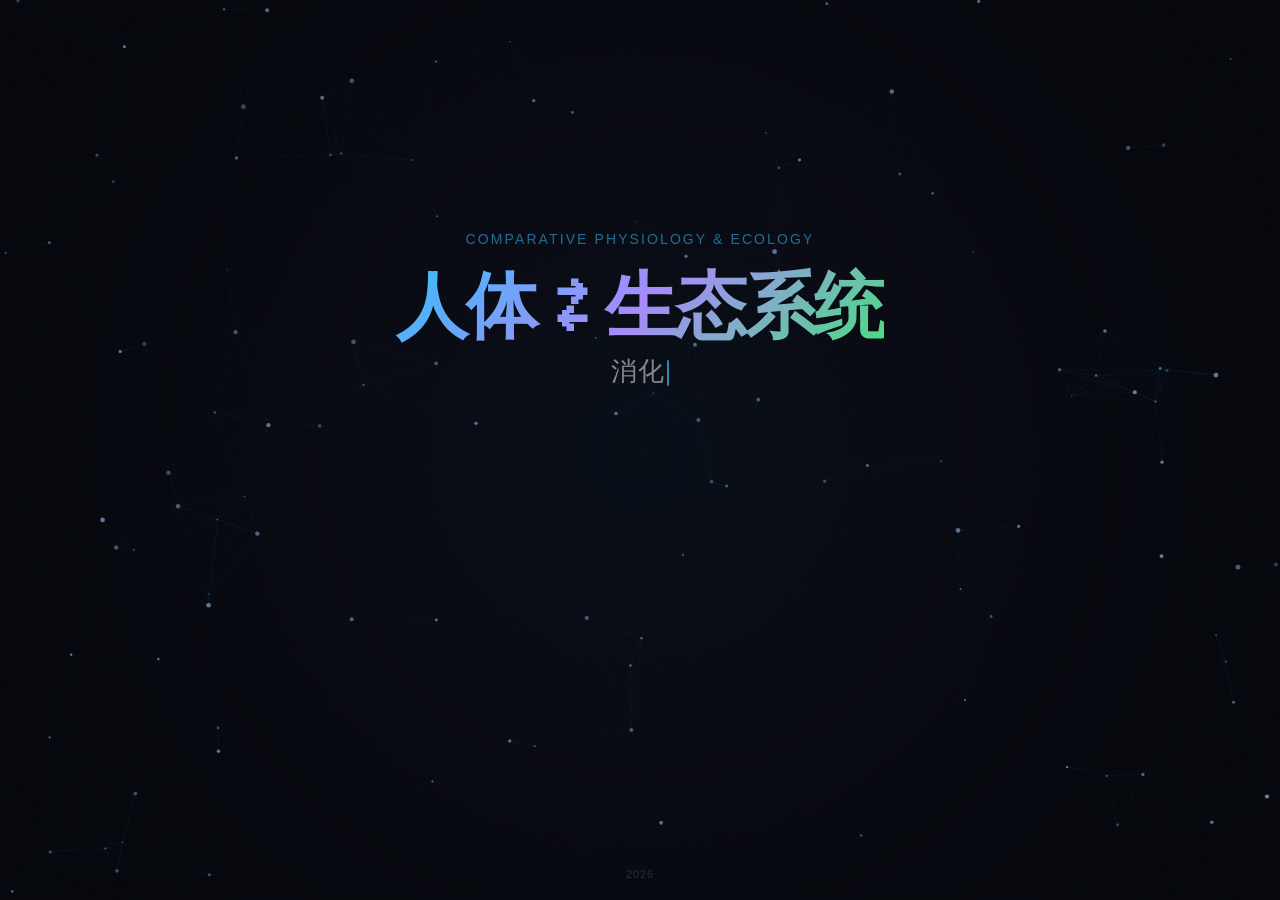
==== public/index.html @ 7926de5d "Initial commit: BioAnalog 4D with AI assistant" ====
<!DOCTYPE html>
<html lang="zh-CN">
<head>
<meta charset="UTF-8">
<meta name="viewport" content="width=device-width,initial-scale=1">
<title>BioAnalogy — 人体生理与生态系统类比研究</title>
<!-- Favicon：显微镜 emoji -->
<link rel="icon" href="data:image/svg+xml,<svg xmlns='http://www.w3.org/2000/svg' viewBox='0 0 100 100'><text y='.9em' font-size='90'>🔬</text></svg>">
<style>
*,*::before,*::after{margin:0;padding:0;box-sizing:border-box}
html,body{height:100%;overflow:hidden}

body{
  font-family:-apple-system,BlinkMacSystemFont,"Segoe UI","Noto Sans SC",sans-serif;
  background:#06080e;color:#e8ecf4;
  display:flex;align-items:center;justify-content:center;
  /* 整个页面可点击，鼠标设为 pointer */
  cursor:pointer;position:relative;
}

/* ---- Canvas 粒子背景 ---- */
canvas{position:fixed;inset:0;z-index:0}

/* ---- 噪点纹理叠加 ---- */
body::after{
  content:'';position:fixed;inset:0;z-index:1;pointer-events:none;
  background-image:url("data:image/svg+xml,%3Csvg viewBox='0 0 256 256' xmlns='http://www.w3.org/2000/svg'%3E%3Cfilter id='n'%3E%3CfeTurbulence type='fractalNoise' baseFrequency='.85' numOctaves='4' stitchTiles='stitch'/%3E%3C/filter%3E%3Crect width='100%25' height='100%25' filter='url(%23n)' opacity='.5'/%3E%3C/svg%3E");
  opacity:.022;
}

/* ---- 中央内容容器 ---- */
.hero{
  position:relative;z-index:2;text-align:center;
  padding:0 24px;user-select:none;
}

/* 短标签：学科分类 */
.hero-tag{
  font-size:clamp(11px,1.4vw,14px);letter-spacing:.15em;text-transform:uppercase;
  color:rgba(56,189,248,.55);margin-bottom:18px;
  opacity:0;transform:translateY(16px);
  transition:.8s ease;
}
.hero-tag.show{opacity:1;transform:none}

/* 主标题：渐变色 */
.hero-title{
  font-size:clamp(36px,7vw,72px);font-weight:800;
  line-height:1.15;letter-spacing:-.03em;margin-bottom:6px;
  background:linear-gradient(135deg,#38bdf8 0%,#a78bfa 50%,#4ade80 100%);
  -webkit-background-clip:text;-webkit-text-fill-color:transparent;
  background-clip:text;
  opacity:0;transform:translateY(24px);
  transition:1s .2s ease;
}
.hero-title.show{opacity:1;transform:none}

/* 打字副标题区域 */
.hero-sub{
  font-size:clamp(16px,2.6vw,26px);font-weight:400;
  color:rgba(255,255,255,.5);margin-bottom:56px;min-height:1.4em;
  letter-spacing:.02em;
}
.hero-sub .line{display:block}
.hero-sub .line .text{opacity:0}
.hero-sub .line .text.typed{opacity:1}
/* 闪烁光标 */
.cursor{
  display:inline-block;width:2px;height:1em;
  background:rgba(56,189,248,.7);vertical-align:text-bottom;
  margin-left:2px;border-radius:1px;
  animation:blink 1s step-end infinite;
  opacity:0;
}
.cursor.active{opacity:1}
@keyframes blink{0%,100%{opacity:1}50%{opacity:0}}

/* ---- 脉冲提示环 + 文字 ---- */
.pulse-wrap{
  position:relative;display:inline-flex;align-items:center;justify-content:center;
  width:120px;height:120px;margin-bottom:24px;
  opacity:0;transform:scale(.8);
  transition:opacity .8s,transform .8s;
}
.pulse-wrap.show{opacity:1;transform:none}
/* 三层脉冲波纹 */
.pulse-ring{
  position:absolute;inset:0;border-radius:50%;
  border:1.5px solid rgba(56,189,248,.25);
  animation:pulseOut 2.8s ease-out infinite;
}
.pulse-ring:nth-child(2){animation-delay:.9s}
.pulse-ring:nth-child(3){animation-delay:1.8s}
@keyframes pulseOut{
  0%{transform:scale(.5);opacity:.6}
  100%{transform:scale(1.6);opacity:0}
}
/* 中心圆点 */
.pulse-core{
  width:10px;height:10px;border-radius:50%;
  background:rgba(56,189,248,.5);
  box-shadow:0 0 20px rgba(56,189,248,.3);
}

.hint-text{
  font-size:clamp(12px,1.5vw,14px);
  color:rgba(255,255,255,.28);letter-spacing:.08em;
  opacity:0;transition:opacity 1s .4s;
}
.hint-text.show{opacity:1}

/* 底部年份 */
.footer-year{
  position:fixed;bottom:20px;left:50%;transform:translateX(-50%);
  z-index:2;font-size:11px;color:rgba(255,255,255,.15);letter-spacing:.08em;
}

/* ---- 响应式 ---- */
@media(max-width:600px){
  .hero-sub{margin-bottom:40px}
  .pulse-wrap{width:100px;height:100px}
}
</style>
</head>
<body>

<!-- Canvas 粒子网络背景 -->
<canvas id="bg"></canvas>

<!-- 中央主视觉 -->
<div class="hero">
  <p class="hero-tag">Comparative Physiology &amp; Ecology</p>
  <h1 class="hero-title">人体 ⇄ 生态系统</h1>
  <!-- 三行打字副标题 -->
  <div class="hero-sub" id="hero-sub">
    <span class="line"><span class="text"></span><span class="cursor"></span></span>
    <span class="line"><span class="text"></span><span class="cursor"></span></span>
    <span class="line"><span class="text"></span><span class="cursor"></span></span>
  </div>
  <!-- 脉冲提示环 -->
  <div class="pulse-wrap" id="pulse-wrap">
    <div class="pulse-ring"></div>
    <div class="pulse-ring"></div>
    <div class="pulse-ring"></div>
    <div class="pulse-core"></div>
  </div>
  <p class="hint-text" id="hint-text">点击任意位置，开始探索</p>
</div>

<div class="footer-year">2026</div>

<script>
/* ============================================================
   全屏点击跳转 — 监听 document click，跳转到 modules.html
   ============================================================ */
document.addEventListener('click',function(){
  window.location.href='modules.html';
});

/* ============================================================
   Canvas 粒子网络 — 科学探索感视觉背景
   120 个粒子漂浮，距离 < 160px 自动连线，鼠标靠近粒子被轻微排斥
   ============================================================ */
(function(){
  var cv=document.getElementById('bg');
  var c=cv.getContext('2d');
  var W,H,particles=[];
  var DPR=Math.min(window.devicePixelRatio||1,2);
  var COUNT=120;
  var LINK_DIST=160;
  var MOUSE_R=200;
  var mx=-999,my=-999;

  function resize(){
    W=innerWidth; H=innerHeight;
    cv.width=W*DPR; cv.height=H*DPR;
    c.setTransform(DPR,0,0,DPR,0,0);
  }

  function init(){
    particles=[];
    for(var i=0;i<COUNT;i++){
      particles.push({
        x:Math.random()*W, y:Math.random()*H,
        vx:(Math.random()-.5)*.5, vy:(Math.random()-.5)*.5,
        r:Math.random()*1.8+.6,
        o:Math.random()*.4+.3
      });
    }
  }

  function draw(){
    c.clearRect(0,0,W,H);
    // 中央柔和光晕
    var g=c.createRadialGradient(W/2,H/2,0,W/2,H/2,Math.max(W,H)*.55);
    g.addColorStop(0,'rgba(56,189,248,.04)');
    g.addColorStop(.4,'rgba(167,139,250,.025)');
    g.addColorStop(1,'transparent');
    c.fillStyle=g; c.fillRect(0,0,W,H);

    // 更新粒子位置
    for(var i=0;i<particles.length;i++){
      var p=particles[i];
      p.x+=p.vx; p.y+=p.vy;
      if(p.x<0){p.x=0;p.vx=Math.abs(p.vx)}
      if(p.x>W){p.x=W;p.vx=-Math.abs(p.vx)}
      if(p.y<0){p.y=0;p.vy=Math.abs(p.vy)}
      if(p.y>H){p.y=H;p.vy=-Math.abs(p.vy)}
      // 鼠标排斥力
      var dx=p.x-mx, dy=p.y-my;
      var dist=Math.sqrt(dx*dx+dy*dy);
      if(dist<MOUSE_R&&dist>0){
        var f=(MOUSE_R-dist)/MOUSE_R*.8;
        p.vx+=dx/dist*f; p.vy+=dy/dist*f;
      }
      p.vx*=.995; p.vy*=.995;
    }

    // 连线
    c.lineWidth=.5;
    for(var i=0;i<particles.length;i++){
      for(var j=i+1;j<particles.length;j++){
        var a=particles[i],b=particles[j];
        var dx=a.x-b.x, dy=a.y-b.y;
        var d=Math.sqrt(dx*dx+dy*dy);
        if(d<LINK_DIST){
          var alpha=(1-d/LINK_DIST)*.12;
          c.strokeStyle='rgba(56,189,248,'+alpha+')';
          c.beginPath();c.moveTo(a.x,a.y);c.lineTo(b.x,b.y);c.stroke();
        }
      }
    }
    // 粒子本体
    for(var i=0;i<particles.length;i++){
      var p=particles[i];
      c.beginPath();c.arc(p.x,p.y,p.r,0,Math.PI*2);
      c.fillStyle='rgba(140,180,230,'+p.o+')';
      c.fill();
    }
    requestAnimationFrame(draw);
  }

  resize(); init(); draw();
  window.addEventListener('resize',function(){resize();init()});
  window.addEventListener('mousemove',function(e){mx=e.clientX;my=e.clientY});
  window.addEventListener('mouseout',function(){mx=-999;my=-999});
})();

/* ============================================================
   打字机动画 — 逐字显示三行副标题
   1. 标题淡入 → 2. 逐行打字 → 3. 脉冲提示淡入
   ============================================================ */
(function(){
  var LINES=[
    '消化系统 ↔ 土壤碳循环',
    '泌尿系统 ↔ 人工湿地净化',
    '呼吸系统 ↔ 大气碳平衡'
  ];
  var SPEED=55;
  var LINE_DELAY=400;
  var linesEl=document.querySelectorAll('#hero-sub .line');
  var pulseWrap=document.getElementById('pulse-wrap');
  var hintText=document.getElementById('hint-text');

  // 标题和标签立即淡入
  requestAnimationFrame(function(){
    document.querySelector('.hero-tag').classList.add('show');
    document.querySelector('.hero-title').classList.add('show');
  });

  function sleep(ms){return new Promise(function(r){setTimeout(r,ms)})}

  async function typeWriter(){
    await sleep(1200);
    for(var i=0;i<LINES.length;i++){
      var textEl=linesEl[i].querySelector('.text');
      var cur=linesEl[i].querySelector('.cursor');
      cur.classList.add('active');
      for(var k=0;k<LINES[i].length;k++){
        textEl.textContent+=LINES[i][k];
        textEl.classList.add('typed');
        await sleep(SPEED);
      }
      if(i<LINES.length-1){
        await sleep(LINE_DELAY);
        cur.classList.remove('active');
      }
    }
    // 打字完成 → 脉冲提示淡入
    await sleep(600);
    pulseWrap.classList.add('show');
    hintText.classList.add('show');
  }
  typeWriter();
})();
</script>

</body>
</html>
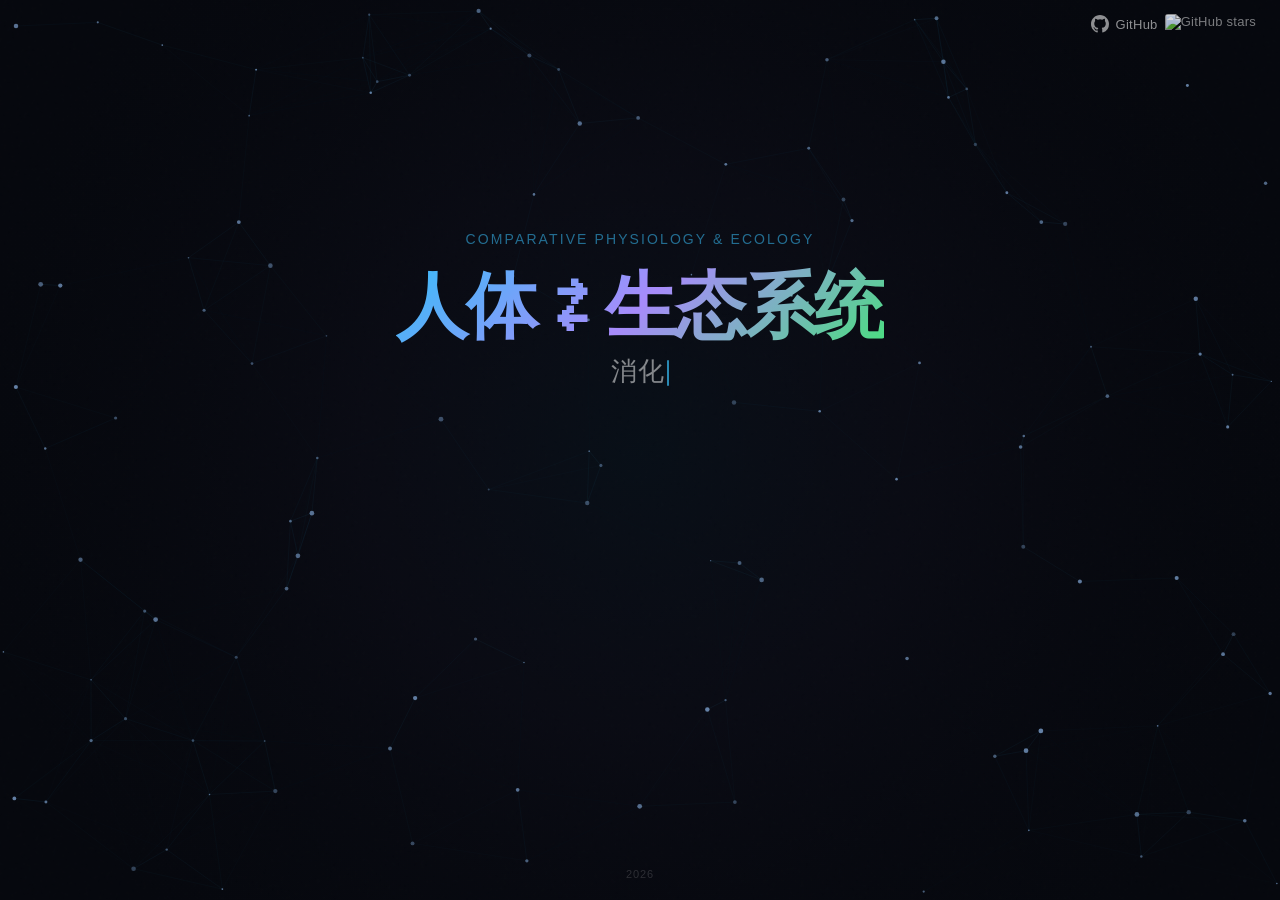
==== commit 85f58113: "Add AI intro page, GitHub badge on welcome page, and update nav flow - Add public/ai_intro.html: int" ====
--- a/public/index.html
+++ b/public/index.html
@@ -109,6 +109,29 @@
 }
 .hint-text.show{opacity:1}
 
+/* ---- 顶部 GitHub 栏 ---- */
+.github-bar{
+  position:fixed;top:0;left:0;right:0;z-index:10;
+  display:flex;justify-content:flex-end;align-items:center;
+  padding:14px 24px;gap:10px;
+}
+.github-bar a{
+  display:inline-flex;align-items:center;gap:7px;
+  text-decoration:none;color:rgba(255,255,255,.55);
+  font-size:13px;letter-spacing:.02em;
+  transition:color .25s;
+}
+.github-bar a:hover{color:rgba(255,255,255,.9)}
+.github-bar .gh-icon{
+  width:18px;height:18px;fill:currentColor;
+  flex-shrink:0;
+}
+.github-bar .star-badge{
+  height:20px;border-radius:3px;
+  opacity:.85;transition:opacity .25s;
+}
+.github-bar a:hover .star-badge{opacity:1}
+
 /* 底部年份 */
 .footer-year{
   position:fixed;bottom:20px;left:50%;transform:translateX(-50%);
@@ -126,6 +149,24 @@
 
 <!-- Canvas 粒子网络背景 -->
 <canvas id="bg"></canvas>
+
+<!-- 顶部 GitHub 链接 + Star 徽章 -->
+<div class="github-bar">
+  <a href="https://github.com/baimocn/bioanalog" target="_blank" rel="noopener noreferrer" id="github-link">
+    <!-- GitHub Octocat SVG 图标 -->
+    <svg class="gh-icon" viewBox="0 0 16 16" xmlns="http://www.w3.org/2000/svg">
+      <path fill-rule="evenodd" d="M8 0C3.58 0 0 3.58 0 8c0 3.54 2.29 6.53 5.47 7.59.4.07.55-.17.55-.38
+        0-.19-.01-.82-.01-1.49-2.01.37-2.53-.49-2.69-.94-.09-.23-.48-.94-.82-1.13-.28-.15-.68-.52
+        -.01-.53.63-.01 1.08.58 1.23.82.72 1.21 1.87.87 2.33.66.07-.52.28-.87.51-1.07-1.78-.2
+        -3.64-.89-3.64-3.95 0-.87.31-1.59.82-2.15-.08-.2-.36-1.02.08-2.12 0 0 .67-.21 2.2.82
+        a7.42 7.42 0 0 1 4 0c1.53-1.04 2.2-.82 2.2-.82.44 1.1.16 1.92.08 2.12.51.56.82 1.27.82
+        2.15 0 3.07-1.87 3.75-3.65 3.95.29.25.54.73.54 1.48 0 1.07-.01 1.93-.01 2.2 0
+        .21.15.46.55.38A8.01 8.01 0 0 0 16 8c0-4.42-3.58-8-8-8z"/>
+    </svg>
+    <span>GitHub</span>
+    <img class="star-badge" src="https://img.shields.io/github/stars/baimocn/bioanalog?style=social&label=Star" alt="GitHub stars">
+  </a>
+</div>
 
 <!-- 中央主视觉 -->
 <div class="hero">
@@ -153,7 +194,9 @@
 /* ============================================================
    全屏点击跳转 — 监听 document click，跳转到 modules.html
    ============================================================ */
-document.addEventListener('click',function(){
+document.addEventListener('click',function(e){
+  // 点击 GitHub 链接时不跳转
+  if(e.target.closest('#github-link'))return;
   window.location.href='modules.html';
 });
 
